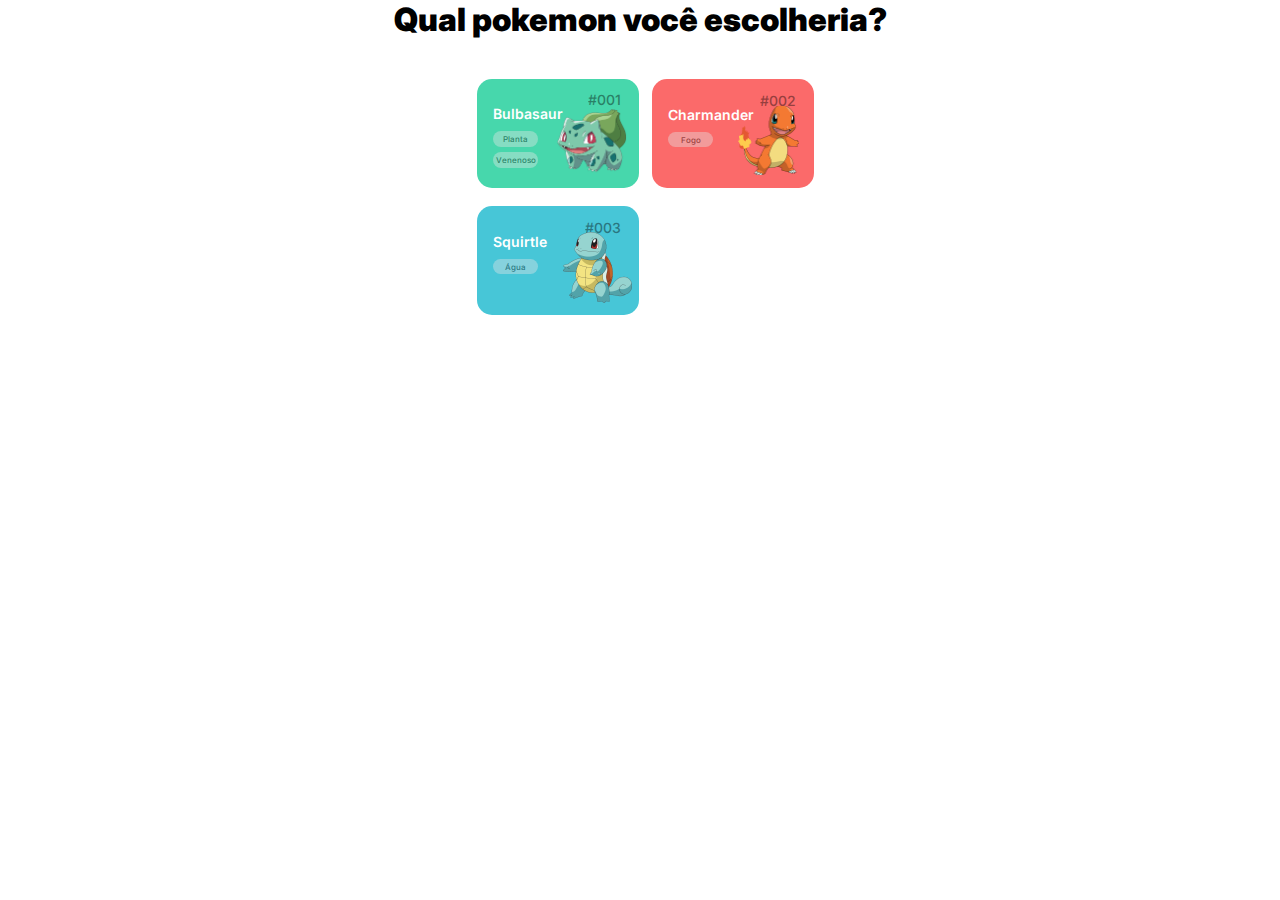
==== index.html @ 18438b80 "conclusão cartilha de imagem do squirtle Foi criada e concluida a cartilha de imagem do pokemon squi" ====
<!DOCTYPE html>
<html lang="pt-br">
<head>
  <meta charset="UTF-8">
  <meta http-equiv="X-UA-Compatible" content="IE=edge">
  <meta name="viewport" content="width=device-width, initial-scale=1.0">
  <title>Document</title>
  
  <link rel="stylesheet" href="./assets/css/index.css">

  <link rel="preconnect" href="https://fonts.googleapis.com">
  <link rel="preconnect" href="https://fonts.gstatic.com" crossorigin>
  <link href="https://fonts.googleapis.com/css2?family=Inter&display=swap" rel="stylesheet">
</head>
<body>
  <header></header>
  <section class="section">
    <div class="titulo">
      <h1>
        <b>Qual pokemon você escolheria?</b>
      </h1>
    </div>

    <div class="containerPrincipal">

          <div id="bulbasaur" class="pokemons">

            
                <h3>#001</h3>
                <h2>Bulbasaur</h2>

                <div class="tipo">
                  <p>Planta</p>
                  <p>Venenoso</p>
                </div>

                <img src="./assets/img/bulbasaur.png" alt="Pokemon bulbasaur sorrindo">

          </div>

          <div id="charmander" class="pokemons">

            
                <h3>#002</h3>
                <h2>Charmander</h2>

                <div class="tipo">
                  <p>Fogo</p>
                </div>

                <img src="./assets/img/charmander.png" alt="Pokemon charmander sorrindo de braços abertos">


          </div>

          <div id="squirtle" class="pokemons">

            
            <h3>#003</h3>
            <h2>Squirtle</h2>

            <div class="tipo">
              <p>Água</p>
            </div>

            <img src="./assets/img/squirtle.png" alt="Pokemon squirtle sorrindo com braços abertos">


      </div>

    </div>    
  </section>
</body>
</html>
---- assets/css/index.css ----
/*====GERAL===========================================================*/
*{
  margin: 0;
  padding: 0;
  box-sizing: border-box;
}

:root {
  font-size: 62.5%; /*1rem = 10px*/

  --main-color: hsl(0, 0%, 90%); /*Cor principal*/
  --linear-green-color: hsl(162, 64%, 56%); /*cor verde*/
  --linear-red-color: hsl(0, 95%, 70%); /*cor vermelha*/
}

html, body {
  width: 100%;
  height: 100%;
}

html {
  scroll-behavior: smooth;
}

body {
  font-family: 'Inter', sans-serif; /*Fonte da página*/
  font-size: 1.6rem;
  font-style: normal;
  text-align: center;

  overflow: overlay;

  background-color: white;
}

.containerPrincipal {
  width: 37.5rem; /*37.5rem = 375px*/ /*width = largura do conteúdo da pág.*/
  margin-inline: auto; /*Vai preencher toda margin de forma automática*/
  padding-inline: 2.4rem;
}
/*====SECTION===========================================================*/
body .titulo {
  margin-bottom: 4rem;
}
/*====POKEMONS-GERAL===========================================================*/
.containerPrincipal .pokemons {
  display: flex;
  flex-direction: column;
  text-align: left;
  justify-content: center;

  margin-left: auto;
  margin-right: auto;

  border-radius: 1.5rem;

  width: 16.2rem;
  height: 10.9rem;
}

.containerPrincipal .pokemons h2 {
  font-size: 1.4rem;
  font-weight: 600;
  line-height: 1.4rem;

  margin-left: 1.67rem;
  margin-bottom: 0.99rem;
  
  color: white;
}

.containerPrincipal .pokemons h3 {
  font-size: 1.4rem;
  font-weight: 500;
  line-height: 1.4rem;

  text-align: right;

  margin-right: 1.73rem;

  opacity: 40%;
}

.containerPrincipal .pokemons .tipo p {
  background-color: var(--main-color);
  background-blend-mode: soft-light;
  opacity: 40%;

  border-radius: 3.8rem;

  width: 4.49rem;
  height: 1.58rem;

  margin-left: 1.67rem;
  margin-bottom: 0.59rem;

  justify-content: center;
}

.containerPrincipal .tipo p {
  display: flex;

  font-size: 0.8rem;
  font-weight: 500;
  text-align: center;
  align-items: center;
  line-height: 2.8rem;
}

.containerPrincipal .pokemons img {
  position: absolute;

  width: 7.94rem;
  height: 7.03rem;

  margin-left: 7.52rem;
  margin-top: 1.96rem;
}

/*====POKEMONS-BULBASAUR===========================================================*/
.containerPrincipal #bulbasaur {
  background-color: var(--linear-green-color);
  margin-left: 0rem;
}

/*====POKEMONS-CHARMANDER===========================================================*/
.containerPrincipal #charmander {
  background-color: var(--linear-red-color);
  margin-right: -1rem;
  margin-top: -10.9rem;
}

.containerPrincipal #charmander h3 {
  margin-top: -2rem;
}

.containerPrincipal #charmander img {
  width: 6.27rem;
  height: 6.9rem;

  margin-top: 1.3rem;
  margin-left: 8.5rem;
}

/*====POKEMONS-SQUIRTLE===========================================================*/
.containerPrincipal #squirtle {
  background-color: hsl(187, 64%, 56%);
  margin-left: 0rem;
  margin-top: 1.8rem;
}

.containerPrincipal #squirtle h3 {
  margin-top: -2rem;
}

.containerPrincipal #squirtle img {
  width: 6.9rem;
  height: 7.1rem;

  margin-top: 1.3rem;
  margin-left: 8.6rem;
}
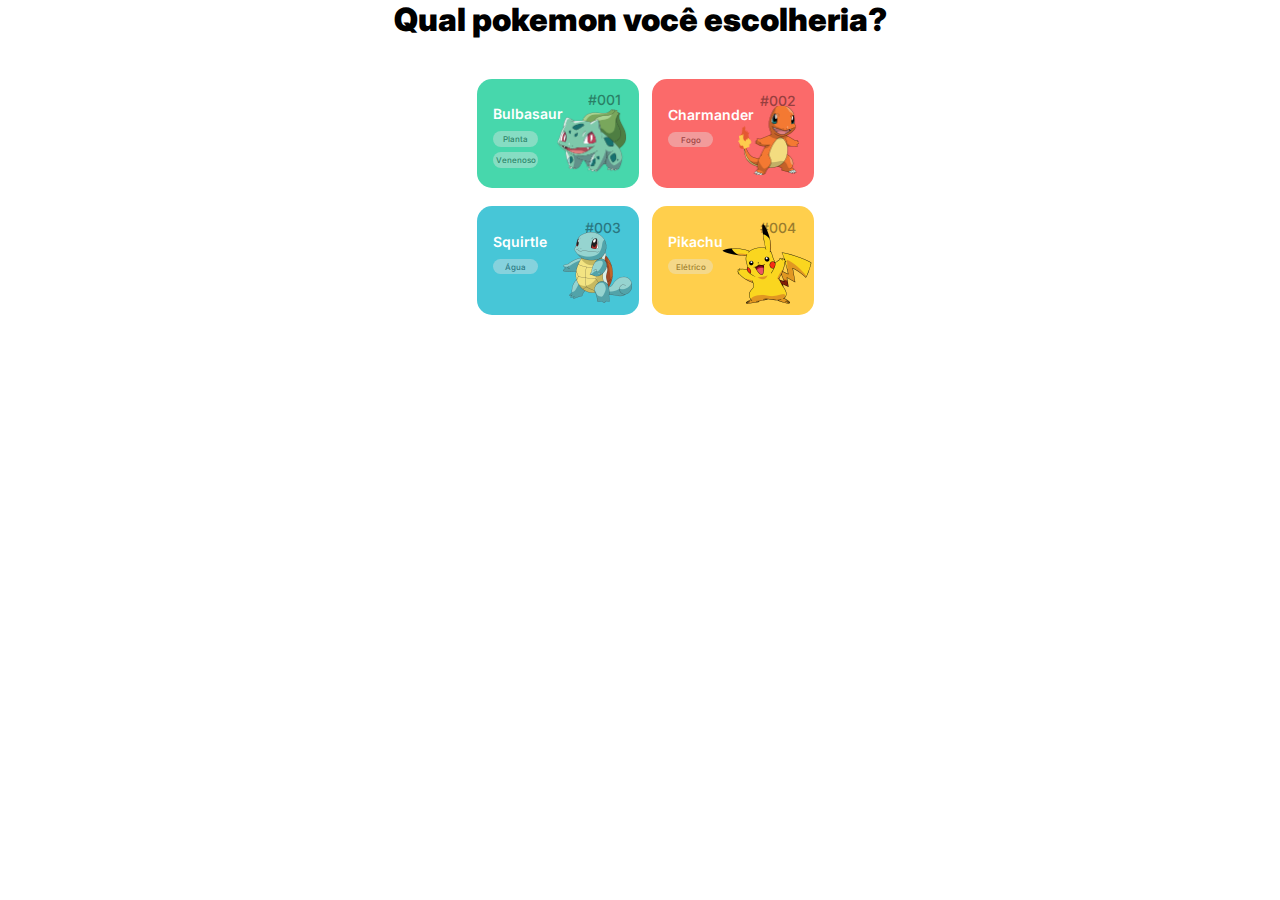
==== commit 3fb60442: "conclusão cartilha de imagem do pikachu Foi criada e concluida a cartilha de imagem do pokemon pikac" ====
--- a/index.html
+++ b/index.html
@@ -66,7 +66,22 @@
             <img src="./assets/img/squirtle.png" alt="Pokemon squirtle sorrindo com braços abertos">
 
 
-      </div>
+          </div>
+
+          <div id="pikachu" class="pokemons">
+
+            
+            <h3>#004</h3>
+            <h2>Pikachu</h2>
+
+            <div class="tipo">
+              <p>Elétrico</p>
+            </div>
+
+            <img src="./assets/img/Pikachu-PNG-HD.png" alt="Pokemon pikachu sorrindo de braços abertos e levantados">
+
+
+          </div>
 
     </div>    
   </section>
--- a/assets/css/index.css
+++ b/assets/css/index.css
@@ -11,6 +11,7 @@
   --main-color: hsl(0, 0%, 90%); /*Cor principal*/
   --linear-green-color: hsl(162, 64%, 56%); /*cor verde*/
   --linear-red-color: hsl(0, 95%, 70%); /*cor vermelha*/
+  --linear-blue-color: hsl(187, 64%, 56%); /*cor azul*/
 }
 
 html, body {
@@ -144,7 +145,7 @@
 
 /*====POKEMONS-SQUIRTLE===========================================================*/
 .containerPrincipal #squirtle {
-  background-color: hsl(187, 64%, 56%);
+  background-color: var(--linear-blue-color);
   margin-left: 0rem;
   margin-top: 1.8rem;
 }
@@ -159,4 +160,24 @@
 
   margin-top: 1.3rem;
   margin-left: 8.6rem;
+}
+
+/*====POKEMONS-SQUIRTLE===========================================================*/
+.containerPrincipal #pikachu {
+  background-color: hsl(44, 100%, 65%);
+  
+  margin-right: -1rem;
+  margin-top: -10.9rem;
+}
+
+.containerPrincipal #pikachu h3 {
+  margin-top: -2rem;
+}
+
+.containerPrincipal #pikachu img {
+  width: 9rem;
+  height: 8.4rem;
+
+  margin-top: 0.5rem;
+  margin-left: 7rem;
 }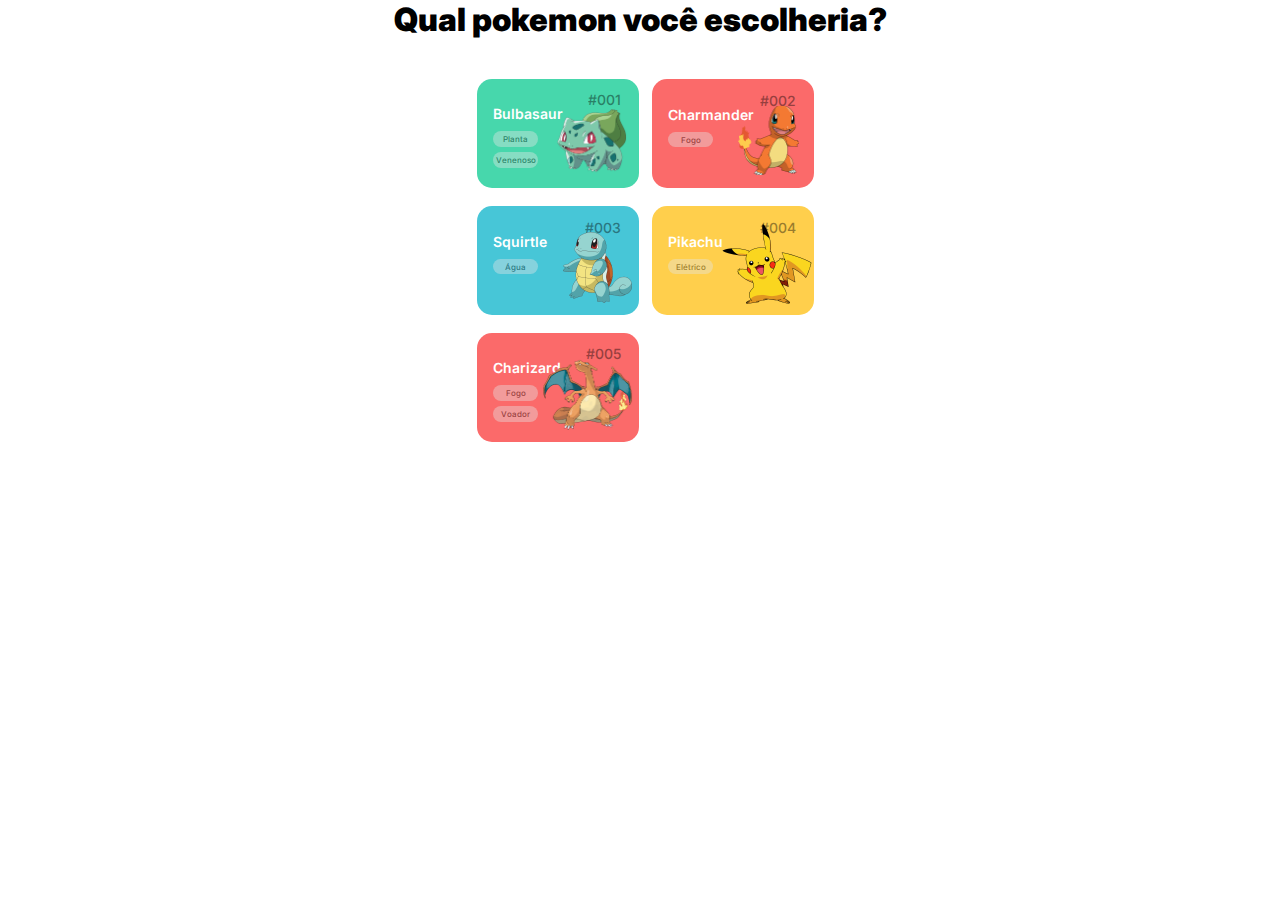
==== commit e51eb5f0: "conclusão cartilha de imagem do charizard Foi criada e concluida a cartilha de imagem do pokemon cha" ====
--- a/index.html
+++ b/index.html
@@ -56,14 +56,14 @@
           <div id="squirtle" class="pokemons">
 
             
-            <h3>#003</h3>
-            <h2>Squirtle</h2>
+                <h3>#003</h3>
+                <h2>Squirtle</h2>
 
-            <div class="tipo">
-              <p>Água</p>
-            </div>
+                <div class="tipo">
+                  <p>Água</p>
+                </div>
 
-            <img src="./assets/img/squirtle.png" alt="Pokemon squirtle sorrindo com braços abertos">
+                <img src="./assets/img/squirtle.png" alt="Pokemon squirtle sorrindo com braços abertos">
 
 
           </div>
@@ -71,15 +71,30 @@
           <div id="pikachu" class="pokemons">
 
             
-            <h3>#004</h3>
-            <h2>Pikachu</h2>
+                <h3>#004</h3>
+                <h2>Pikachu</h2>
 
-            <div class="tipo">
-              <p>Elétrico</p>
-            </div>
+                <div class="tipo">
+                  <p>Elétrico</p>
+                </div>
 
-            <img src="./assets/img/Pikachu-PNG-HD.png" alt="Pokemon pikachu sorrindo de braços abertos e levantados">
+                <img src="./assets/img/Pikachu-PNG-HD.png" alt="Pokemon pikachu sorrindo de braços abertos e levantados">
 
+
+          </div>
+
+          <div id="charizard" class="pokemons">
+
+            
+                <h3>#005</h3>
+                <h2>Charizard</h2>
+
+                <div class="tipo">
+                  <p>Fogo</p>
+                  <p>Voador</p>
+                </div>
+
+                <img src="./assets/img/charizard.png" alt="Pokemon charizard de asas abertas, braços abertos, olhando para cima feliz">
 
           </div>
 
--- a/assets/css/index.css
+++ b/assets/css/index.css
@@ -162,7 +162,7 @@
   margin-left: 8.6rem;
 }
 
-/*====POKEMONS-SQUIRTLE===========================================================*/
+/*====POKEMONS-PIKACHU===========================================================*/
 .containerPrincipal #pikachu {
   background-color: hsl(44, 100%, 65%);
   
@@ -180,4 +180,22 @@
 
   margin-top: 0.5rem;
   margin-left: 7rem;
-}+}
+
+/*====POKEMONS-CHARIZARD===========================================================*/
+.containerPrincipal #charizard {
+  background-color: var(--linear-red-color);
+
+  margin-left: 0rem;
+  margin-top: 1.8rem;
+}
+
+.containerPrincipal #charizard img {
+  width: 9.82rem;
+  height: 9.4rem;
+
+  margin-top: 1.5rem;
+  margin-left: 6.16rem;
+}
+
+/*====POKEMONS-BLASTOISE===========================================================*/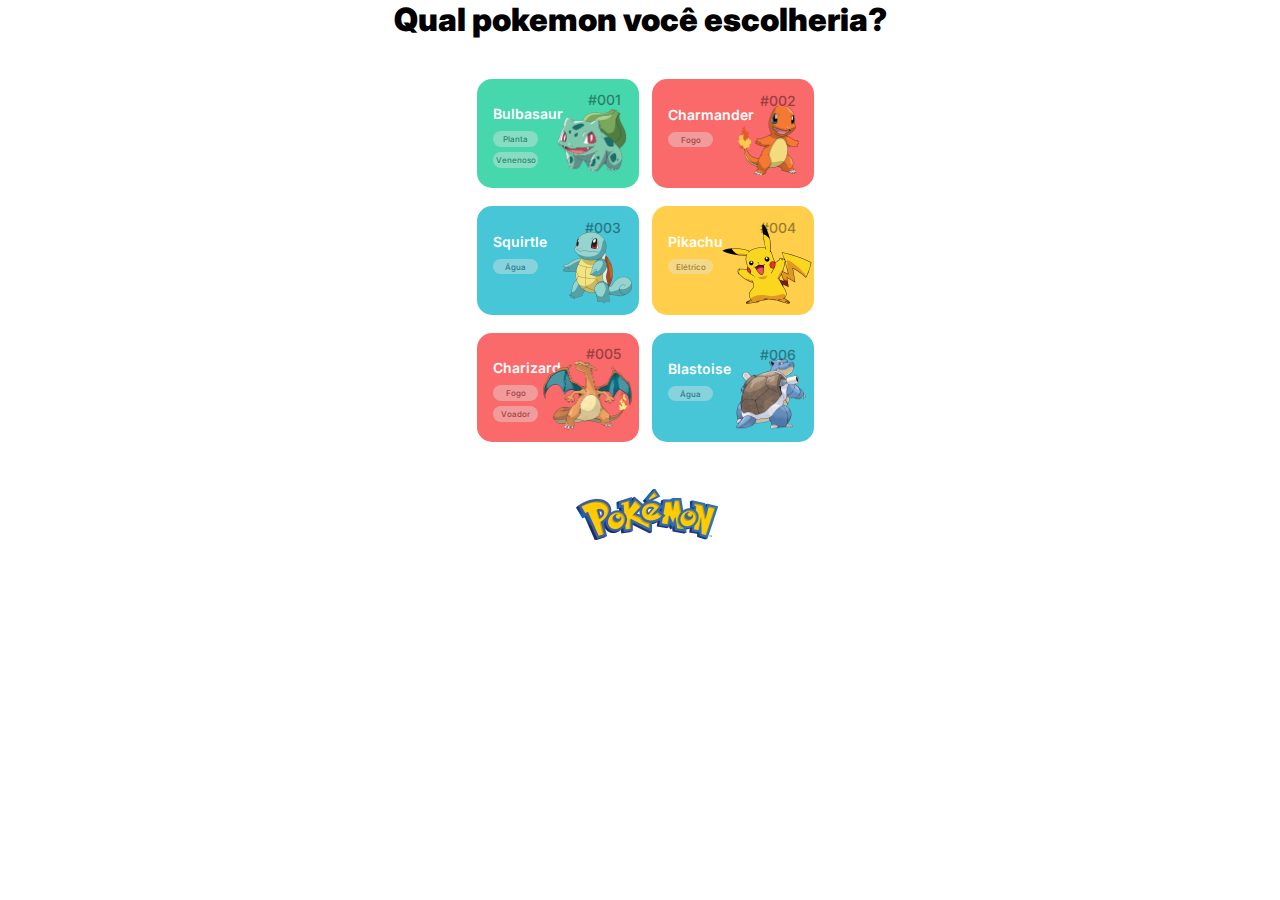
==== commit d984640b: "logoPokemon e conclusao da cartilha do blastoise Foi realizada a criação e conclusão da cartilha de " ====
--- a/index.html
+++ b/index.html
@@ -98,7 +98,27 @@
 
           </div>
 
+          <div id="blastoise" class="pokemons">
+
+            
+                <h3>#006</h3>
+                <h2>Blastoise</h2>
+
+                <div class="tipo">
+                  <p>Água</p>
+                </div>
+
+                <img src="./assets/img/blastoise.png" alt="Pokemon blastoise de costas, mas olhando pra trás sorrindo">
+
+
+          </div>
+
     </div>    
+    <div class="logoPokemon">
+
+          <img src="./assets/img/logoPokemon.png" alt="Logo pokemon na cor amarela">
+    
+    </div>
   </section>
 </body>
 </html>--- a/assets/css/index.css
+++ b/assets/css/index.css
@@ -42,6 +42,18 @@
 /*====SECTION===========================================================*/
 body .titulo {
   margin-bottom: 4rem;
+}
+
+.section .logoPokemon {
+  display: inline-flex;
+  position: absolute;
+
+  margin-top: 4.7rem;
+
+  justify-content: center;
+
+  width: 1.42rem;
+  height: 5.1rem;
 }
 /*====POKEMONS-GERAL===========================================================*/
 .containerPrincipal .pokemons {
@@ -198,4 +210,22 @@
   margin-left: 6.16rem;
 }
 
-/*====POKEMONS-BLASTOISE===========================================================*/+/*====POKEMONS-BLASTOISE===========================================================*/
+.containerPrincipal #blastoise {
+  background-color: var(--linear-blue-color);
+
+  margin-right: -1rem;
+  margin-top: -10.9rem;
+}
+
+.containerPrincipal #blastoise h3 {
+  margin-top: -2rem;
+}
+
+.containerPrincipal #blastoise img {
+  width: 7.6rem;
+  height: 7.5rem;
+
+  margin-top: 1.4rem;
+  margin-left: 8.1rem;
+}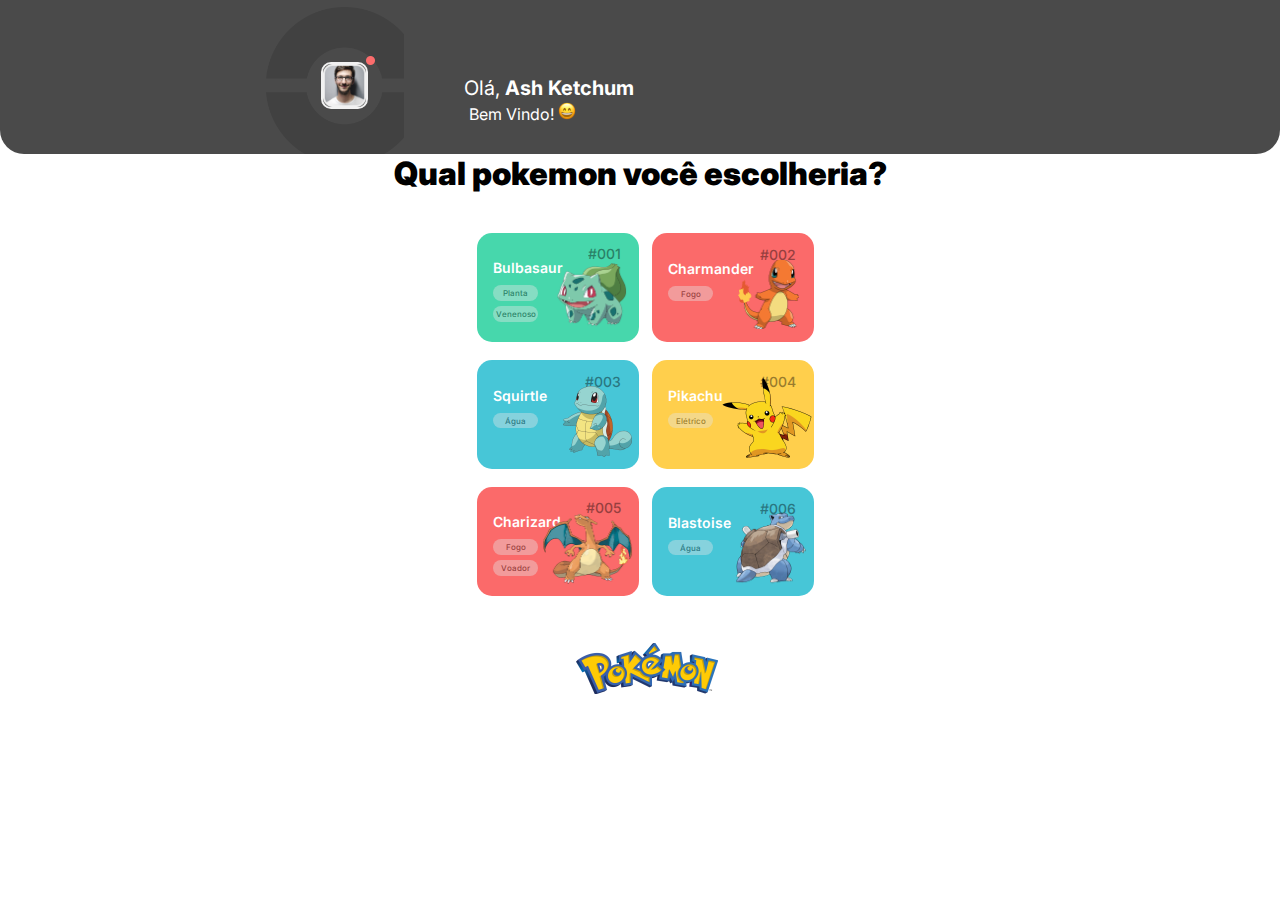
==== commit ddf92aca: "cabecalho/menu Foi criado e concluido o cabeçalho/menu." ====
--- a/index.html
+++ b/index.html
@@ -13,7 +13,32 @@
   <link href="https://fonts.googleapis.com/css2?family=Inter&display=swap" rel="stylesheet">
 </head>
 <body>
-  <header></header>
+  <header class="header">
+    <h2>Olá, <b>Ash Ketchum</b></h2>
+    <p>Bem Vindo! 
+      <svg width="18" height="18" viewBox="0 0 18 18" fill="none" xmlns="http://www.w3.org/2000/svg" xmlns:xlink="http://www.w3.org/1999/xlink">
+<rect width="18" height="18" fill="url(#pattern0)"/>
+<defs>
+<pattern id="pattern0" patternContentUnits="objectBoundingBox" width="1" height="1">
+<use xlink:href="#image0_17_3586" transform="scale(0.00625)"/>
+</pattern>
+<image id="image0_17_3586" width="160" height="160" xlink:href="[data-uri]"/>
+</defs>
+      </svg>
+    </p>
+
+    <div class="imgSubtract">
+        <img src="./assets/img/Subtract.png" alt="Imagem abstrata no formato de uma pokebola, com coloração cinza">
+    </div>
+
+    <div class="foto">
+        <img src="./assets/img/fotoPerfil.png" alt="Foto do rosto do jogador">
+    </div>
+
+    <div class="imgEllipse">
+        <img src="./assets/img/Ellipse 1.png" alt="circulo vermelho">
+    </div>
+  </header>
   <section class="section">
     <div class="titulo">
       <h1>
--- a/assets/css/index.css
+++ b/assets/css/index.css
@@ -32,6 +32,7 @@
   overflow: overlay;
 
   background-color: white;
+
 }
 
 .containerPrincipal {
@@ -39,6 +40,77 @@
   margin-inline: auto; /*Vai preencher toda margin de forma automática*/
   padding-inline: 2.4rem;
 }
+
+/*====HEADER===========================================================*/
+.header {
+  background-color: hsl(0, 0%, 29%);
+  color: white;
+
+  display: flex;
+
+  flex-direction: column;
+
+
+  width: 100%;
+  height: 15.4rem;
+
+  border-radius: 0rem 0rem 2.4rem 2.4rem;
+
+}
+
+.header h2 {
+  font-size: 2rem;
+  font-weight: 400;
+  line-height: 2.42rem;
+
+  margin-top: 7.6rem;
+  margin-right: 18.2rem;
+  margin-bottom: 0.2rem;
+}
+
+.header p {
+  margin-right: 23.5rem;
+}
+
+.header .imgSubtract {
+  display: flex;
+  position: absolute;
+  
+  margin-left: 26.6rem;
+  margin-top: 0.7rem;
+  
+  width: 14.67rem;
+  height: 14.7rem;
+
+  
+  opacity: 40%;
+}
+
+.header .foto {
+  display: flex;
+  position: absolute;
+
+  width: 4.7rem;
+  height: 4.7rem;
+
+  margin-top: 6.2rem;
+  margin-left: 32.1rem;
+
+  border: 0.2rem solid #f1f1f1;
+  border-radius: 1rem;
+}
+
+.header .imgEllipse {
+  display: flex;
+  position: absolute;
+
+  width: 0.9rem;
+  height: 0.9rem;
+
+  margin-top: 5.6rem;
+  margin-left: 36.6rem;
+}
+
 /*====SECTION===========================================================*/
 body .titulo {
   margin-bottom: 4rem;
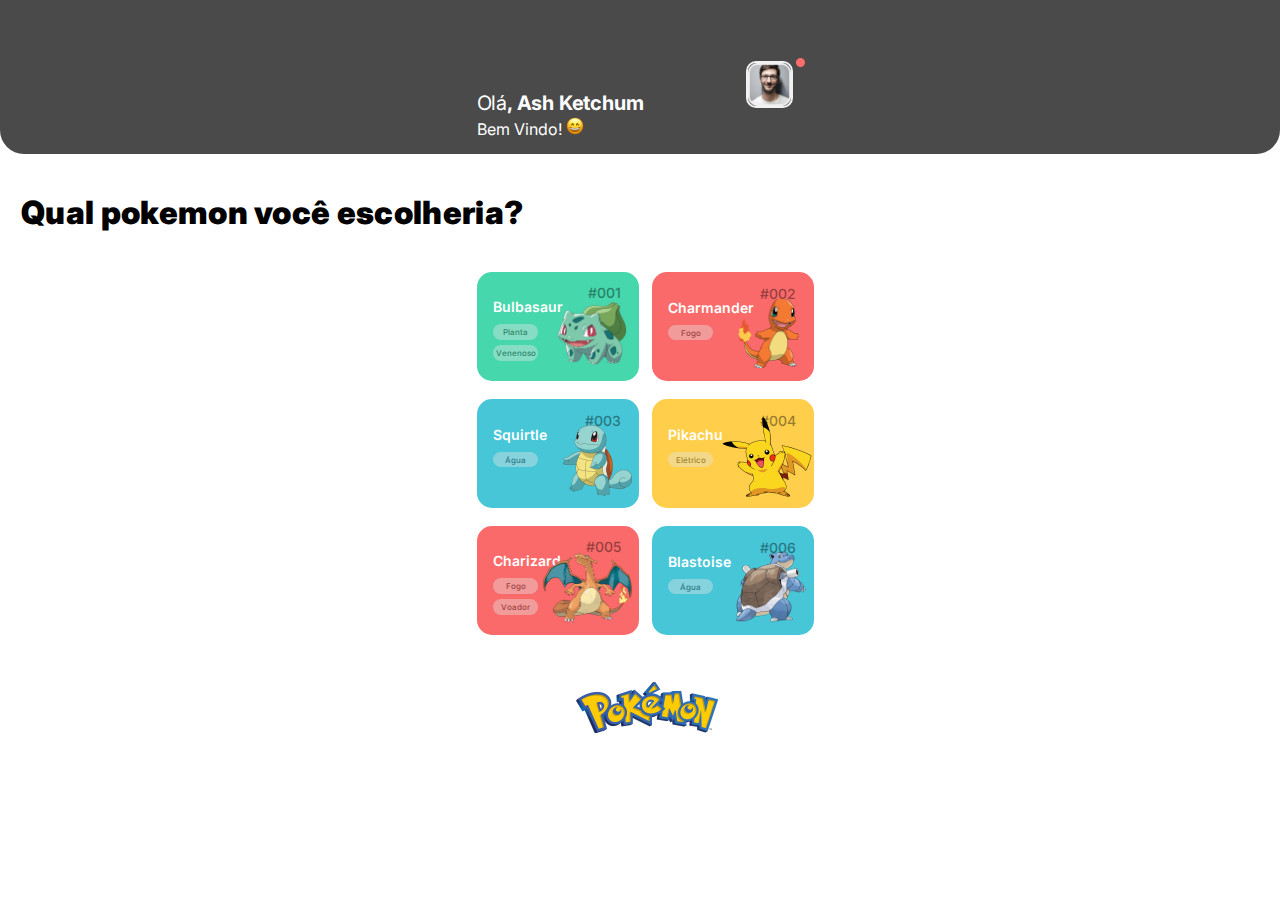
==== commit 123f32d4: "Ajuste geral versão mobile 375px Foi realizado o ajuste nas medidas da pagina na versão mobile de 37" ====
--- a/index.html
+++ b/index.html
@@ -4,7 +4,7 @@
   <meta charset="UTF-8">
   <meta http-equiv="X-UA-Compatible" content="IE=edge">
   <meta name="viewport" content="width=device-width, initial-scale=1.0">
-  <title>Document</title>
+  <title>Dicionário Pokémon</title>
   
   <link rel="stylesheet" href="./assets/css/index.css">
 
@@ -14,29 +14,32 @@
 </head>
 <body>
   <header class="header">
-    <h2>Olá, <b>Ash Ketchum</b></h2>
-    <p>Bem Vindo! 
-      <svg width="18" height="18" viewBox="0 0 18 18" fill="none" xmlns="http://www.w3.org/2000/svg" xmlns:xlink="http://www.w3.org/1999/xlink">
-<rect width="18" height="18" fill="url(#pattern0)"/>
-<defs>
-<pattern id="pattern0" patternContentUnits="objectBoundingBox" width="1" height="1">
-<use xlink:href="#image0_17_3586" transform="scale(0.00625)"/>
-</pattern>
-<image id="image0_17_3586" width="160" height="160" xlink:href="[data-uri]"/>
-</defs>
-      </svg>
-    </p>
+    <div class="containerPrincipal">
+        
+        <h2>Olá<b>, Ash Ketchum</b></h2>
+        <p>Bem Vindo! 
+          <svg width="18" height="18" viewBox="0 0 18 18" fill="none" xmlns="http://www.w3.org/2000/svg" xmlns:xlink="http://www.w3.org/1999/xlink">
+    <rect width="18" height="18" fill="url(#pattern0)"/>
+    <defs>
+    <pattern id="pattern0" patternContentUnits="objectBoundingBox" width="1" height="1">
+    <use xlink:href="#image0_17_3586" transform="scale(0.00625)"/>
+    </pattern>
+    <image id="image0_17_3586" width="160" height="160" xlink:href="[data-uri]"/>
+    </defs>
+          </svg>
+        </p>
 
-    <div class="imgSubtract">
-        <img src="./assets/img/Subtract.png" alt="Imagem abstrata no formato de uma pokebola, com coloração cinza">
-    </div>
+        <div class="imgSubtract">
+            <img src="./assets/img/Subtract.png" alt="Imagem abstrata no formato de uma pokebola, com coloração cinza">
+        </div>
 
-    <div class="foto">
-        <img src="./assets/img/fotoPerfil.png" alt="Foto do rosto do jogador">
-    </div>
+        <div class="foto">
+            <img src="./assets/img/fotoPerfil.png" alt="Foto do rosto do jogador">
+        </div>
 
-    <div class="imgEllipse">
-        <img src="./assets/img/Ellipse 1.png" alt="circulo vermelho">
+        <div class="imgEllipse">
+            <img src="./assets/img/Ellipse 1.png" alt="circulo vermelho">
+        </div>
     </div>
   </header>
   <section class="section">
--- a/assets/css/index.css
+++ b/assets/css/index.css
@@ -47,9 +47,7 @@
   color: white;
 
   display: flex;
-
-  flex-direction: column;
-
+  align-items: center;
 
   width: 100%;
   height: 15.4rem;
@@ -57,6 +55,7 @@
   border-radius: 0rem 0rem 2.4rem 2.4rem;
 
 }
+
 
 .header h2 {
   font-size: 2rem;
@@ -64,20 +63,25 @@
   line-height: 2.42rem;
 
   margin-top: 7.6rem;
-  margin-right: 18.2rem;
   margin-bottom: 0.2rem;
+
+  display: flex;
+  
+  text-align: left;
+  letter-spacing: -0.01em;
 }
 
 .header p {
   margin-right: 23.5rem;
+  display: table-footer-group;
 }
 
 .header .imgSubtract {
   display: flex;
   position: absolute;
   
-  margin-left: 26.6rem;
-  margin-top: 0.7rem;
+  margin-left: 21.31rem;
+  margin-top: -35.4%;
   
   width: 14.67rem;
   height: 14.7rem;
@@ -93,8 +97,8 @@
   width: 4.7rem;
   height: 4.7rem;
 
-  margin-top: 6.2rem;
-  margin-left: 32.1rem;
+  margin-top: -7.8rem;
+  margin-left: 26.9rem;
 
   border: 0.2rem solid #f1f1f1;
   border-radius: 1rem;
@@ -107,8 +111,8 @@
   width: 0.9rem;
   height: 0.9rem;
 
-  margin-top: 5.6rem;
-  margin-left: 36.6rem;
+  margin-top: -8.1rem;
+  margin-left: 31.9rem;
 }
 
 /*====SECTION===========================================================*/
@@ -126,6 +130,18 @@
 
   width: 1.42rem;
   height: 5.1rem;
+}
+
+.section h1 {
+  display: flex;
+  flex-direction: column;
+  
+  text-align: left;
+
+  letter-spacing: 0.01em;
+
+  margin-top: 3.9rem;
+  margin-left: 2.1rem;
 }
 /*====POKEMONS-GERAL===========================================================*/
 .containerPrincipal .pokemons {
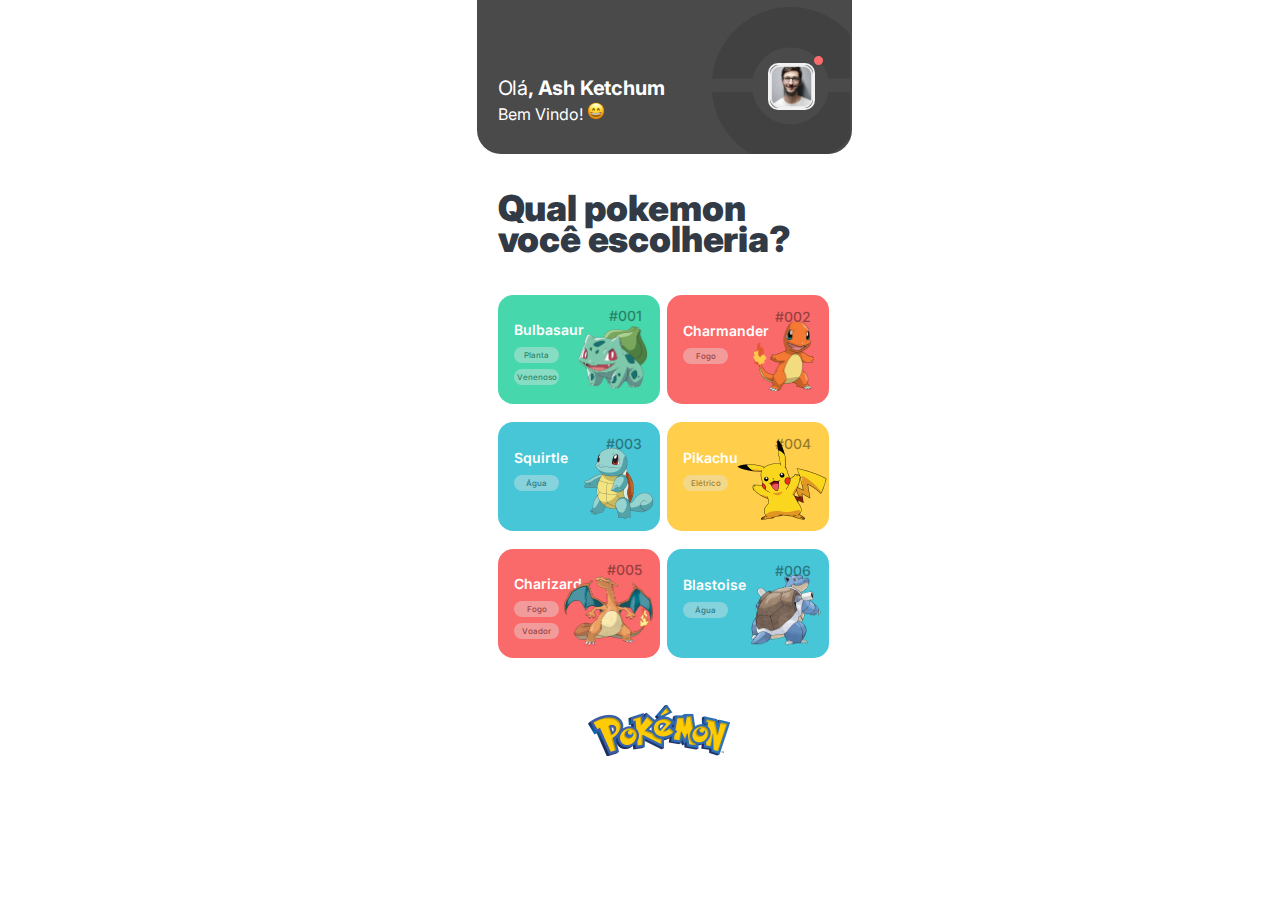
==== commit 2a286bba: "Conclusão CSS pag bulbasaur e ajuste pag-index Foi realizada a conclusão da página referente ao poké" ====
--- a/index.html
+++ b/index.html
@@ -53,17 +53,16 @@
 
           <div id="bulbasaur" class="pokemons">
 
-            
-                <h3>#001</h3>
-                <h2>Bulbasaur</h2>
+                  <h3>#001</h3>
+                  <h2>Bulbasaur</h2>
 
-                <div class="tipo">
-                  <p>Planta</p>
-                  <p>Venenoso</p>
-                </div>
+                  <div class="tipo">
+                    <p>Planta</p>
+                    <p>Venenoso</p>
+                  </div>
 
-                <img src="./assets/img/bulbasaur.png" alt="Pokemon bulbasaur sorrindo">
-
+                  <img src="./assets/img/bulbasaur.png" alt="Pokemon bulbasaur sorrindo">
+              
           </div>
 
           <div id="charmander" class="pokemons">
--- a/assets/css/index.css
+++ b/assets/css/index.css
@@ -35,10 +35,14 @@
 
 }
 
-.containerPrincipal {
+body {
   width: 37.5rem; /*37.5rem = 375px*/ /*width = largura do conteúdo da pág.*/
   margin-inline: auto; /*Vai preencher toda margin de forma automática*/
   padding-inline: 2.4rem;
+}
+
+body .containerPrincipal {
+  margin-left: 2.1rem;
 }
 
 /*====HEADER===========================================================*/
@@ -49,8 +53,9 @@
   display: flex;
   align-items: center;
 
-  width: 100%;
+  width: 37.5rem;
   height: 15.4rem;
+  margin-inline: auto;
 
   border-radius: 0rem 0rem 2.4rem 2.4rem;
 
@@ -78,10 +83,9 @@
 
 .header .imgSubtract {
   display: flex;
-  position: absolute;
-  
-  margin-left: 21.31rem;
-  margin-top: -35.4%;
+  
+  margin-left: 21.44rem;
+  margin-top: -11.69rem;
   
   width: 14.67rem;
   height: 14.7rem;
@@ -97,8 +101,8 @@
   width: 4.7rem;
   height: 4.7rem;
 
-  margin-top: -7.8rem;
-  margin-left: 26.9rem;
+  margin-top: -9.16rem;
+  margin-left: 27rem;
 
   border: 0.2rem solid #f1f1f1;
   border-radius: 1rem;
@@ -111,20 +115,34 @@
   width: 0.9rem;
   height: 0.9rem;
 
-  margin-top: -8.1rem;
-  margin-left: 31.9rem;
+  margin-top: -9.86rem;
+  margin-left: 31.68rem;
 }
 
 /*====SECTION===========================================================*/
-body .titulo {
+.section .titulo {
+  display: flex;
+
+  font-family: 'Inter';
+  font-size: 1.8rem;
+  font-weight: 400;
+  line-height: 3.12rem;
+  letter-spacing: -0.01em;
+
+  text-align: left;
+
+  margin-left: 2.1rem;
+  margin-top: 3.9rem;
   margin-bottom: 4rem;
-}
-
+
+  color: hsl(212, 17%, 23%);
+}
 .section .logoPokemon {
   display: inline-flex;
   position: absolute;
 
   margin-top: 4.7rem;
+  margin-left: 1.2rem;
 
   justify-content: center;
 
@@ -132,19 +150,8 @@
   height: 5.1rem;
 }
 
-.section h1 {
-  display: flex;
-  flex-direction: column;
-  
-  text-align: left;
-
-  letter-spacing: 0.01em;
-
-  margin-top: 3.9rem;
-  margin-left: 2.1rem;
-}
 /*====POKEMONS-GERAL===========================================================*/
-.containerPrincipal .pokemons {
+.pokemons {
   display: flex;
   flex-direction: column;
   text-align: left;
@@ -159,7 +166,7 @@
   height: 10.9rem;
 }
 
-.containerPrincipal .pokemons h2 {
+.pokemons h2 {
   font-size: 1.4rem;
   font-weight: 600;
   line-height: 1.4rem;
@@ -170,7 +177,7 @@
   color: white;
 }
 
-.containerPrincipal .pokemons h3 {
+.pokemons h3 {
   font-size: 1.4rem;
   font-weight: 500;
   line-height: 1.4rem;
@@ -182,7 +189,7 @@
   opacity: 40%;
 }
 
-.containerPrincipal .pokemons .tipo p {
+.pokemons .tipo p {
   background-color: var(--main-color);
   background-blend-mode: soft-light;
   opacity: 40%;
@@ -198,7 +205,7 @@
   justify-content: center;
 }
 
-.containerPrincipal .tipo p {
+.tipo p {
   display: flex;
 
   font-size: 0.8rem;
@@ -208,7 +215,7 @@
   line-height: 2.8rem;
 }
 
-.containerPrincipal .pokemons img {
+.pokemons img {
   position: absolute;
 
   width: 7.94rem;
@@ -219,23 +226,23 @@
 }
 
 /*====POKEMONS-BULBASAUR===========================================================*/
-.containerPrincipal #bulbasaur {
+   #bulbasaur {
   background-color: var(--linear-green-color);
   margin-left: 0rem;
 }
 
 /*====POKEMONS-CHARMANDER===========================================================*/
-.containerPrincipal #charmander {
+   #charmander {
   background-color: var(--linear-red-color);
-  margin-right: -1rem;
+  margin-right: -2.5rem;
   margin-top: -10.9rem;
 }
 
-.containerPrincipal #charmander h3 {
+   #charmander h3 {
   margin-top: -2rem;
 }
 
-.containerPrincipal #charmander img {
+   #charmander img {
   width: 6.27rem;
   height: 6.9rem;
 
@@ -244,17 +251,17 @@
 }
 
 /*====POKEMONS-SQUIRTLE===========================================================*/
-.containerPrincipal #squirtle {
+   #squirtle {
   background-color: var(--linear-blue-color);
   margin-left: 0rem;
   margin-top: 1.8rem;
 }
 
-.containerPrincipal #squirtle h3 {
+   #squirtle h3 {
   margin-top: -2rem;
 }
 
-.containerPrincipal #squirtle img {
+   #squirtle img {
   width: 6.9rem;
   height: 7.1rem;
 
@@ -263,18 +270,18 @@
 }
 
 /*====POKEMONS-PIKACHU===========================================================*/
-.containerPrincipal #pikachu {
+   #pikachu {
   background-color: hsl(44, 100%, 65%);
   
-  margin-right: -1rem;
+  margin-right: -2.5rem;
   margin-top: -10.9rem;
 }
 
-.containerPrincipal #pikachu h3 {
+   #pikachu h3 {
   margin-top: -2rem;
 }
 
-.containerPrincipal #pikachu img {
+   #pikachu img {
   width: 9rem;
   height: 8.4rem;
 
@@ -283,14 +290,14 @@
 }
 
 /*====POKEMONS-CHARIZARD===========================================================*/
-.containerPrincipal #charizard {
+   #charizard {
   background-color: var(--linear-red-color);
 
   margin-left: 0rem;
   margin-top: 1.8rem;
 }
 
-.containerPrincipal #charizard img {
+   #charizard img {
   width: 9.82rem;
   height: 9.4rem;
 
@@ -299,18 +306,18 @@
 }
 
 /*====POKEMONS-BLASTOISE===========================================================*/
-.containerPrincipal #blastoise {
+   #blastoise {
   background-color: var(--linear-blue-color);
 
-  margin-right: -1rem;
+  margin-right: -2.5rem;
   margin-top: -10.9rem;
 }
 
-.containerPrincipal #blastoise h3 {
+   #blastoise h3 {
   margin-top: -2rem;
 }
 
-.containerPrincipal #blastoise img {
+   #blastoise img {
   width: 7.6rem;
   height: 7.5rem;
 
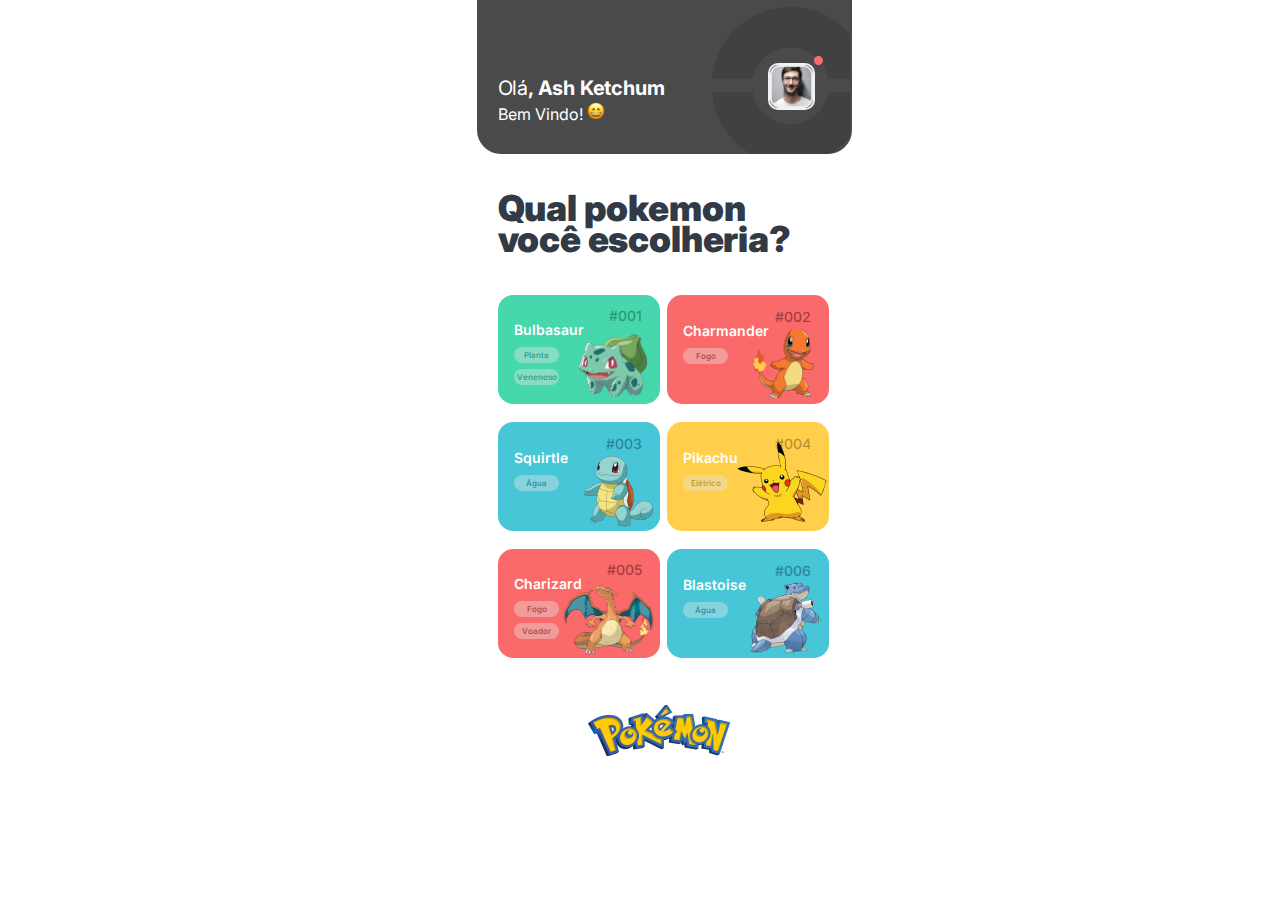
==== commit 251734ab: "Ajustes no HTML e CSS do index e da pág bulbasaur Foi realizada a introdução da 'tag a' no HTML inde" ====
--- a/index.html
+++ b/index.html
@@ -52,22 +52,24 @@
     <div class="containerPrincipal">
 
           <div id="bulbasaur" class="pokemons">
+            
+                <a href="./bulba.html" target="_blank">
 
-                  <h3>#001</h3>
-                  <h2>Bulbasaur</h2>
-
-                  <div class="tipo">
-                    <p>Planta</p>
-                    <p>Venenoso</p>
-                  </div>
-
-                  <img src="./assets/img/bulbasaur.png" alt="Pokemon bulbasaur sorrindo">
-              
+                    <h3>#001</h3>
+                    <h2>Bulbasaur</h2>
+                    
+                    <div class="tipo">
+                      <p>Planta</p>
+                      <p>Venenoso</p>
+                    </div>
+                    
+                    <img src="./assets/img/bulbasaur.png" alt="Pokemon bulbasaur sorrindo">
+                </a>
           </div>
 
           <div id="charmander" class="pokemons">
 
-            
+            <a href="">
                 <h3>#002</h3>
                 <h2>Charmander</h2>
 
@@ -76,13 +78,13 @@
                 </div>
 
                 <img src="./assets/img/charmander.png" alt="Pokemon charmander sorrindo de braços abertos">
-
+            </a>    
 
           </div>
 
           <div id="squirtle" class="pokemons">
 
-            
+            <a href="">
                 <h3>#003</h3>
                 <h2>Squirtle</h2>
 
@@ -91,13 +93,13 @@
                 </div>
 
                 <img src="./assets/img/squirtle.png" alt="Pokemon squirtle sorrindo com braços abertos">
-
+            </a>    
 
           </div>
 
           <div id="pikachu" class="pokemons">
 
-            
+            <a href="">
                 <h3>#004</h3>
                 <h2>Pikachu</h2>
 
@@ -106,13 +108,13 @@
                 </div>
 
                 <img src="./assets/img/Pikachu-PNG-HD.png" alt="Pokemon pikachu sorrindo de braços abertos e levantados">
-
+            </a>    
 
           </div>
 
           <div id="charizard" class="pokemons">
 
-            
+            <a href="">
                 <h3>#005</h3>
                 <h2>Charizard</h2>
 
@@ -122,12 +124,13 @@
                 </div>
 
                 <img src="./assets/img/charizard.png" alt="Pokemon charizard de asas abertas, braços abertos, olhando para cima feliz">
+            </a>
 
           </div>
 
           <div id="blastoise" class="pokemons">
 
-            
+            <a href="">
                 <h3>#006</h3>
                 <h2>Blastoise</h2>
 
@@ -136,7 +139,7 @@
                 </div>
 
                 <img src="./assets/img/blastoise.png" alt="Pokemon blastoise de costas, mas olhando pra trás sorrindo">
-
+            </a>
 
           </div>
 
--- a/assets/css/index.css
+++ b/assets/css/index.css
@@ -215,21 +215,32 @@
   line-height: 2.8rem;
 }
 
-.pokemons img {
+.pokemons a img {
   position: absolute;
 
   width: 7.94rem;
   height: 7.03rem;
 
   margin-left: 7.52rem;
-  margin-top: 1.96rem;
-}
-
+  margin-top: -5.76rem;
+}
+
+.pokemons a {
+  text-decoration: none;
+}
 /*====POKEMONS-BULBASAUR===========================================================*/
    #bulbasaur {
   background-color: var(--linear-green-color);
   margin-left: 0rem;
 }
+
+   #bulbasaur h3 {
+    color: #073a2b;
+   }
+
+   #bulbasaur p {
+    color: #073a2b;
+   }
 
 /*====POKEMONS-CHARMANDER===========================================================*/
    #charmander {
@@ -240,13 +251,18 @@
 
    #charmander h3 {
   margin-top: -2rem;
-}
+  color: #1a0000;
+}
+
+   #charmander p {
+    color: #1a0000;
+   }
 
    #charmander img {
   width: 6.27rem;
   height: 6.9rem;
 
-  margin-top: 1.3rem;
+  margin-top: -4.05rem;
   margin-left: 8.5rem;
 }
 
@@ -259,13 +275,18 @@
 
    #squirtle h3 {
   margin-top: -2rem;
-}
+  color: #00284c;
+}
+
+   #squirtle p {
+    color: #00284c;
+   }
 
    #squirtle img {
   width: 6.9rem;
   height: 7.1rem;
 
-  margin-top: 1.3rem;
+  margin-top: -4.05rem;
   margin-left: 8.6rem;
 }
 
@@ -279,13 +300,18 @@
 
    #pikachu h3 {
   margin-top: -2rem;
-}
+  color: #503801;
+}
+
+   #pikachu p {
+    color: #503801;
+   }
 
    #pikachu img {
   width: 9rem;
   height: 8.4rem;
 
-  margin-top: 0.5rem;
+  margin-top: -5.76rem;
   margin-left: 7rem;
 }
 
@@ -297,11 +323,19 @@
   margin-top: 1.8rem;
 }
 
+   #charizard h3 {
+  color: #1a0000;
+}
+
+   #charizard p {
+    color: #1a0000;
+   }
+
    #charizard img {
   width: 9.82rem;
   height: 9.4rem;
 
-  margin-top: 1.5rem;
+  margin-top: -7.16rem;
   margin-left: 6.16rem;
 }
 
@@ -315,12 +349,17 @@
 
    #blastoise h3 {
   margin-top: -2rem;
-}
+  color: #00284c;
+}
+
+   #blastoise p {
+    color: #00284c;
+   }
 
    #blastoise img {
   width: 7.6rem;
   height: 7.5rem;
 
-  margin-top: 1.4rem;
+  margin-top: -4.26rem;
   margin-left: 8.1rem;
 }